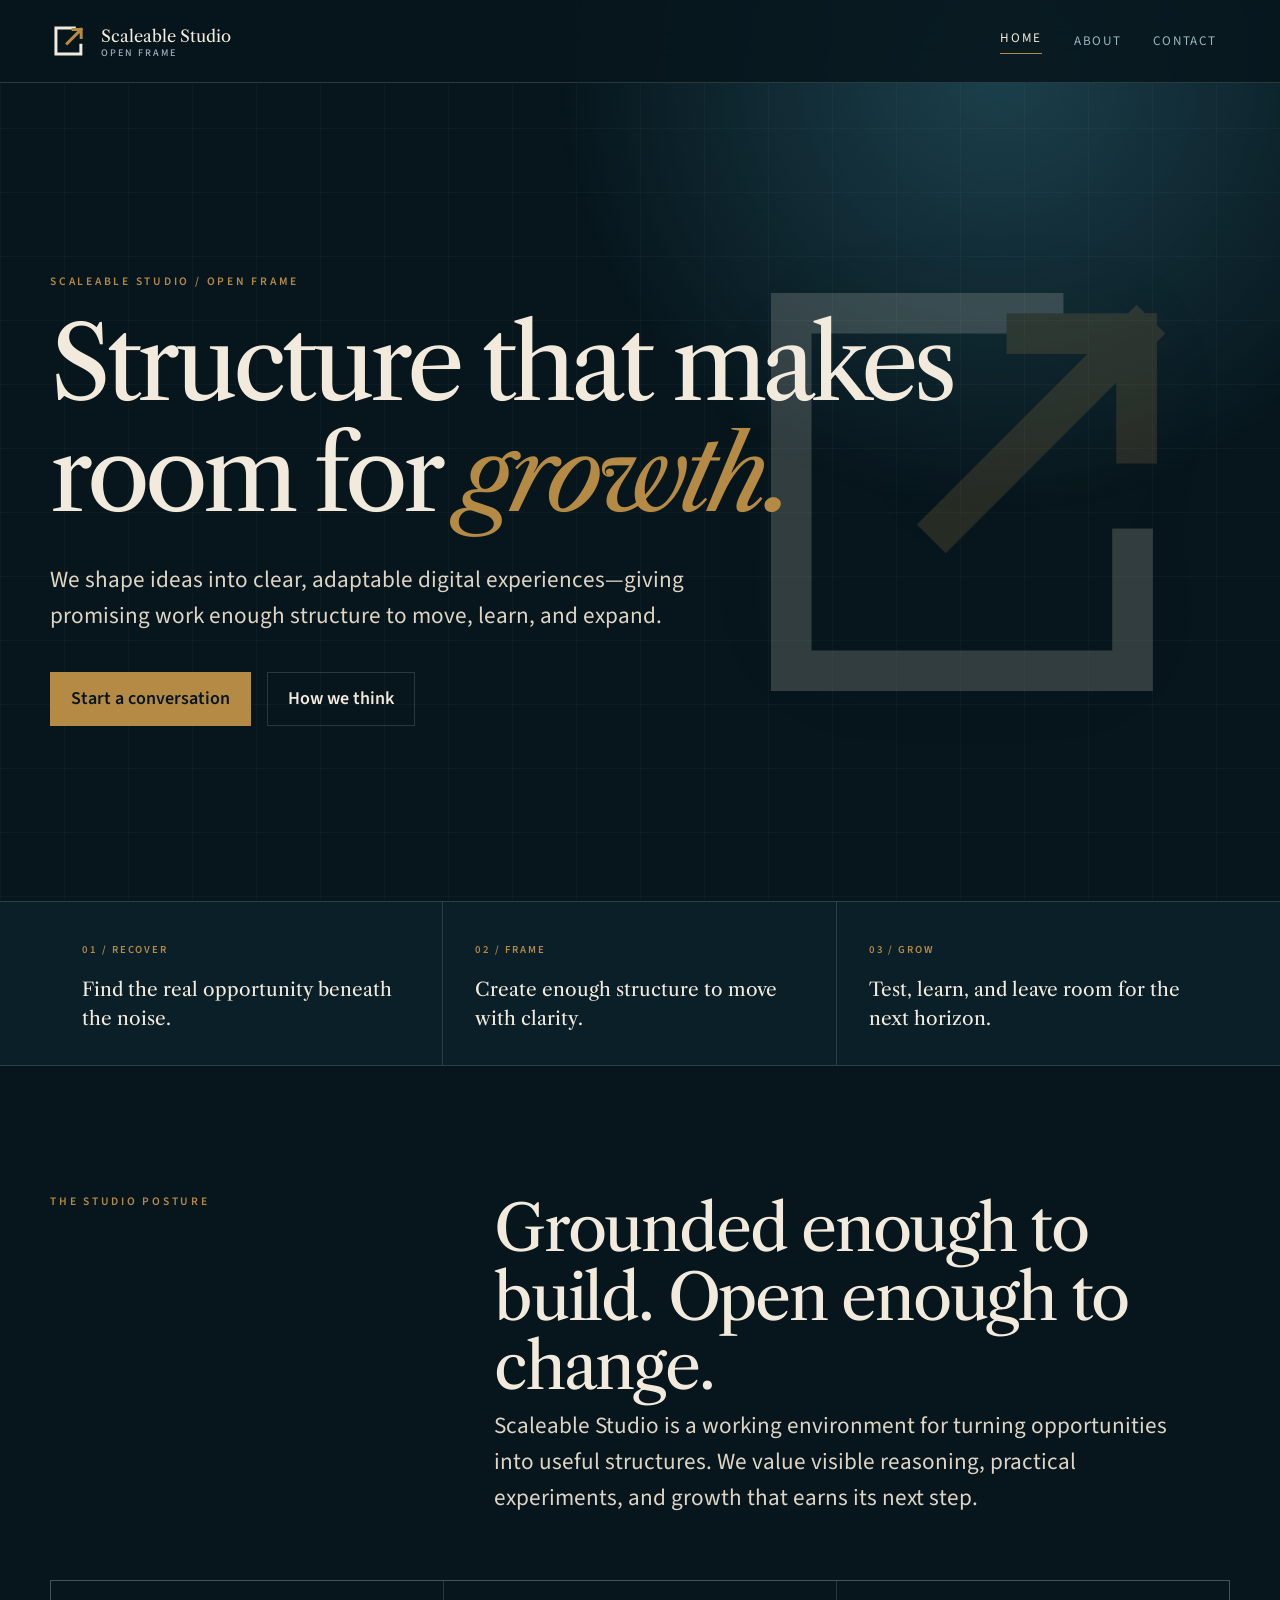
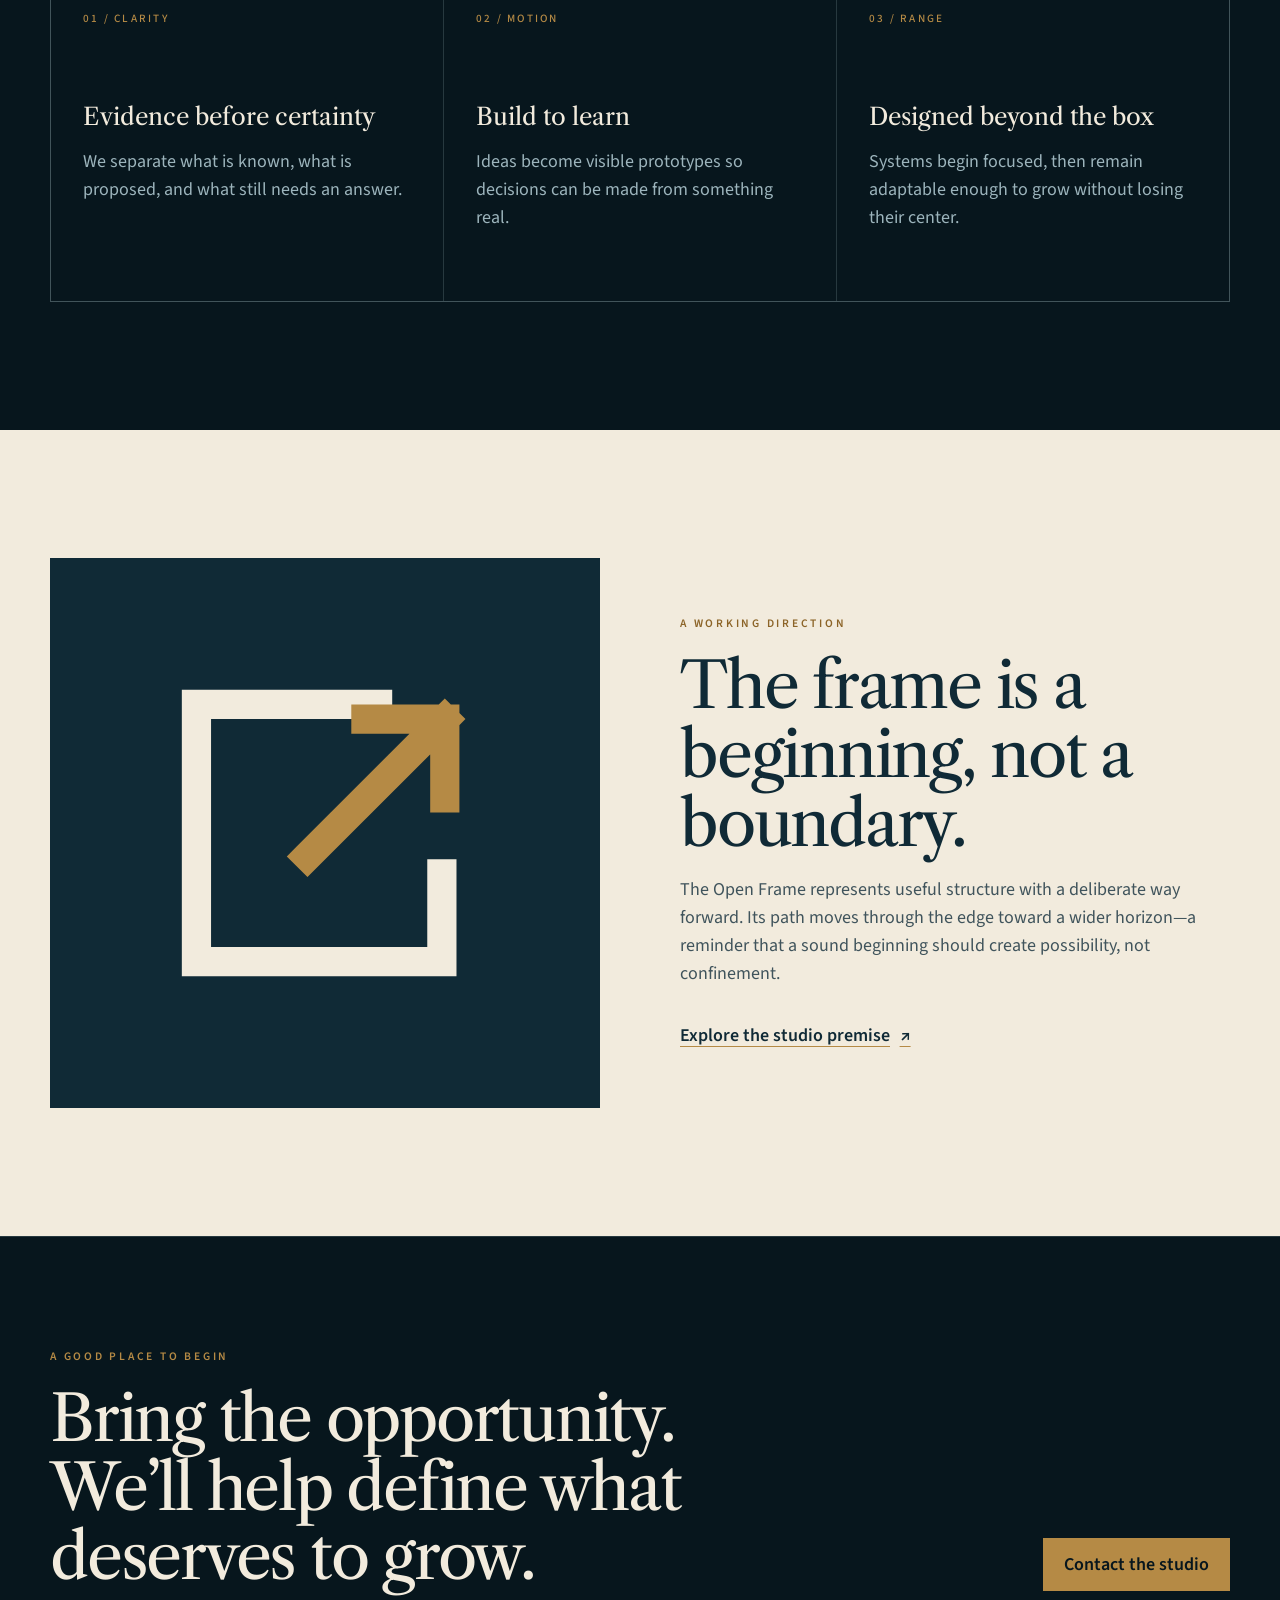
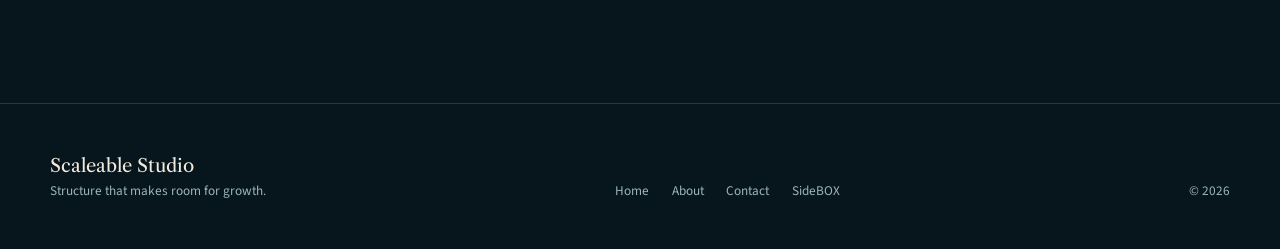
==== home/index.html @ 5bb42696 "Scaleable Studio home site, published to scalablestudio.online Moved from ScaleableStudio/website ho" ====
<!doctype html>
<html lang="en">
<head>
  <meta charset="utf-8">
  <meta name="viewport" content="width=device-width, initial-scale=1">
  <meta name="description" content="Scaleable Studio creates thoughtful structures for ideas, digital experiences, and ventures built to grow.">
  <title>Scaleable Studio — Structure that makes room for growth</title>
  <link rel="icon" href="assets/open-frame.svg" type="image/svg+xml">
  <link rel="stylesheet" href="assets/styles.css">
  <script src="assets/site.js" defer></script>
</head>
<body>
  <a class="skip-link" href="#main">Skip to content</a>
  <header class="site-header">
    <div class="nav-shell">
      <a class="brand" href="./"><img src="assets/open-frame.svg" alt=""><span>Scaleable Studio<small>Open Frame</small></span></a>
      <nav class="site-nav" aria-label="Primary"><a href="./" aria-current="page">Home</a><a href="about/">About</a><a href="contact/">Contact</a></nav>
    </div>
  </header>
  <main id="main">
    <section class="hero">
      <img class="hero-mark" src="assets/open-frame.svg" alt="">
      <div class="shell hero-copy" data-reveal>
        <p class="eyebrow">Scaleable Studio / Open Frame</p>
        <h1>Structure that makes room for <em>growth.</em></h1>
        <p class="lede">We shape ideas into clear, adaptable digital experiences—giving promising work enough structure to move, learn, and expand.</p>
        <div class="actions"><a class="button" href="contact/">Start a conversation</a><a class="button secondary" href="about/">How we think</a></div>
      </div>
    </section>

    <div class="signal-strip">
      <div class="shell signal-grid">
        <div class="signal"><span>01 / Recover</span><p>Find the real opportunity beneath the noise.</p></div>
        <div class="signal"><span>02 / Frame</span><p>Create enough structure to move with clarity.</p></div>
        <div class="signal"><span>03 / Grow</span><p>Test, learn, and leave room for the next horizon.</p></div>
      </div>
    </div>

    <section class="section">
      <div class="shell">
        <div class="section-intro" data-reveal><p class="eyebrow">The studio posture</p><div><h2>Grounded enough to build. Open enough to change.</h2><p class="lede">Scaleable Studio is a working environment for turning opportunities into useful structures. We value visible reasoning, practical experiments, and growth that earns its next step.</p></div></div>
        <div class="cards">
          <article class="card" data-reveal><span class="number">01 / CLARITY</span><h3>Evidence before certainty</h3><p>We separate what is known, what is proposed, and what still needs an answer.</p></article>
          <article class="card" data-reveal><span class="number">02 / MOTION</span><h3>Build to learn</h3><p>Ideas become visible prototypes so decisions can be made from something real.</p></article>
          <article class="card" data-reveal><span class="number">03 / RANGE</span><h3>Designed beyond the box</h3><p>Systems begin focused, then remain adaptable enough to grow without losing their center.</p></article>
        </div>
      </div>
    </section>

    <section class="section frame-section">
      <div class="shell frame-layout">
        <div class="frame-visual" data-reveal><img src="assets/open-frame.svg" alt="The proposed Open Frame symbol"></div>
        <div class="frame-copy" data-reveal><p class="eyebrow">A working direction</p><h2>The frame is a beginning, not a boundary.</h2><p>The Open Frame represents useful structure with a deliberate way forward. Its path moves through the edge toward a wider horizon—a reminder that a sound beginning should create possibility, not confinement.</p><a class="text-link" href="about/">Explore the studio premise <span aria-hidden="true">↗</span></a></div>
      </div>
    </section>

    <section class="cta"><div class="shell cta-grid" data-reveal><div><p class="eyebrow">A good place to begin</p><h2>Bring the opportunity. We’ll help define what deserves to grow.</h2></div><div class="actions"><a class="button" href="contact/">Contact the studio</a></div></div></section>
  </main>
  <footer class="site-footer"><div class="shell footer-grid"><div><div class="footer-brand">Scaleable Studio</div><div>Structure that makes room for growth.</div></div><div class="footer-links"><a href="./">Home</a><a href="about/">About</a><a href="contact/">Contact</a><a href="https://sidebox.scalablestudio.online">SideBOX</a></div><div>© <span data-year></span></div></div></footer>
</body>
</html>
---- home/assets/styles.css ----
@import url('https://fonts.googleapis.com/css2?family=Libre+Caslon+Text:ital@0;1&family=Source+Sans+3:wght@400;500;600&display=swap');

:root {
  --ink: #102a36;
  --deep: #07161d;
  --paper: #f2ebdd;
  --paper-soft: #ded5c5;
  --brass: #b58a45;
  --mist: #9cb4bc;
  --line: rgba(156, 180, 188, .22);
  --serif: "Libre Caslon Text", Georgia, serif;
  --sans: "Source Sans 3", "Segoe UI", sans-serif;
  --max: 1180px;
}

* { box-sizing: border-box; }
html { scroll-behavior: smooth; }
body {
  margin: 0;
  color: var(--paper);
  background: var(--deep);
  font-family: var(--sans);
  font-size: 18px;
  line-height: 1.55;
}
body::before {
  content: "";
  position: fixed;
  inset: 0;
  pointer-events: none;
  z-index: -1;
  background:
    linear-gradient(rgba(156,180,188,.04) 1px, transparent 1px),
    linear-gradient(90deg, rgba(156,180,188,.04) 1px, transparent 1px),
    radial-gradient(circle at 78% 8%, rgba(33,75,88,.8), transparent 34%);
  background-size: 64px 64px, 64px 64px, auto;
}
a { color: inherit; }
img { max-width: 100%; }
.skip-link { position: fixed; top: -5rem; left: 1rem; z-index: 20; padding: .7rem 1rem; color: var(--deep); background: var(--paper); }
.skip-link:focus { top: 1rem; }
.site-header {
  position: sticky;
  top: 0;
  z-index: 10;
  border-bottom: 1px solid var(--line);
  background: rgba(7,22,29,.88);
  backdrop-filter: blur(18px);
}
.nav-shell { width: min(calc(100% - 40px), var(--max)); min-height: 82px; margin: auto; display: flex; align-items: center; justify-content: space-between; gap: 2rem; }
.brand { display: inline-flex; align-items: center; gap: .8rem; text-decoration: none; font-family: var(--serif); font-size: 1.03rem; }
.brand img { width: 38px; height: 38px; }
.brand small { display: block; margin-top: -.1rem; color: var(--mist); font: 500 .63rem/1 var(--sans); letter-spacing: .2em; text-transform: uppercase; }
.site-nav { display: flex; align-items: center; gap: .3rem; }
.site-nav a { padding: .55rem .85rem; color: var(--mist); text-decoration: none; font-size: .82rem; letter-spacing: .13em; text-transform: uppercase; }
.site-nav a:hover, .site-nav a[aria-current="page"] { color: var(--paper); }
.site-nav a[aria-current="page"]::after { content: ""; display: block; height: 1px; margin-top: .25rem; background: var(--brass); }
main { overflow: hidden; }
.shell { width: min(calc(100% - 40px), var(--max)); margin-inline: auto; }
.eyebrow { margin: 0 0 1.2rem; color: var(--brass); font: 600 .72rem/1.4 var(--sans); letter-spacing: .24em; text-transform: uppercase; }
h1, h2, h3 { max-width: 100%; margin: 0; overflow-wrap: break-word; font-family: var(--serif); font-weight: 400; line-height: 1.08; }
h1 { max-width: 930px; font-size: clamp(3.2rem, 8vw, 7rem); letter-spacing: -.05em; }
h2 { max-width: 760px; font-size: clamp(2.1rem, 5vw, 4.4rem); letter-spacing: -.035em; }
h3 { font-size: 1.5rem; }
.lede { max-width: 680px; color: var(--paper-soft); font-size: clamp(1.15rem, 2vw, 1.45rem); }
.hero { position: relative; min-height: calc(100vh - 82px); display: grid; align-items: center; padding: 6rem 0 5rem; }
.hero-copy { position: relative; z-index: 2; }
.hero h1 em { color: var(--brass); font-weight: 400; }
.hero .lede { margin: 2rem 0 2.4rem; }
.hero-mark { position: absolute; right: max(3vw, calc((100vw - var(--max))/2)); top: 50%; width: min(42vw, 520px); opacity: .18; transform: translateY(-50%); filter: drop-shadow(0 0 80px rgba(181,138,69,.15)); }
.actions { display: flex; flex-wrap: wrap; gap: 1rem; }
.button { display: inline-flex; align-items: center; justify-content: center; min-height: 52px; padding: .75rem 1.25rem; border: 1px solid var(--brass); color: var(--deep); background: var(--brass); text-decoration: none; font-weight: 600; }
.button:hover { background: #c59b57; }
.button.secondary { color: var(--paper); background: transparent; border-color: var(--line); }
.button.secondary:hover { border-color: var(--mist); }
.signal-strip { border-block: 1px solid var(--line); background: rgba(16,42,54,.48); }
.signal-grid { display: grid; grid-template-columns: repeat(3, 1fr); }
.signal { min-height: 145px; padding: 2rem; border-right: 1px solid var(--line); }
.signal:last-child { border: 0; }
.signal span { color: var(--brass); font: 600 .67rem/1 var(--sans); letter-spacing: .18em; text-transform: uppercase; }
.signal p { margin: .8rem 0 0; font-family: var(--serif); font-size: 1.18rem; }
.section { padding: clamp(5rem, 10vw, 9rem) 0; }
.section-intro { display: grid; grid-template-columns: .7fr 1.3fr; gap: 3rem; align-items: start; }
.section-intro .lede { margin: .4rem 0 0; }
.cards { display: grid; grid-template-columns: repeat(3, 1fr); gap: 1px; margin-top: 4rem; background: var(--line); border: 1px solid var(--line); }
.card { min-height: 320px; padding: 2rem; background: var(--deep); }
.card .number { display: block; margin-bottom: 5rem; color: var(--brass); font: 500 .7rem/1 var(--sans); letter-spacing: .2em; }
.card p { color: var(--mist); }
.frame-section { background: var(--paper); color: var(--ink); }
.frame-layout { display: grid; grid-template-columns: 1fr 1fr; gap: 5rem; align-items: center; }
.frame-visual { position: relative; aspect-ratio: 1; display: grid; place-items: center; background: var(--ink); }
.frame-visual img { width: 68%; }
.frame-copy p { max-width: 560px; color: #40545c; }
.frame-copy .eyebrow { color: #8c6428; }
.text-link { display: inline-flex; gap: .6rem; align-items: center; margin-top: 1rem; color: var(--ink); font-weight: 600; text-decoration-color: var(--brass); text-underline-offset: .3rem; }
.cta { padding: 7rem 0; border-top: 1px solid var(--line); }
.cta-grid { display: grid; grid-template-columns: 1.25fr .75fr; gap: 4rem; align-items: end; }
.cta .actions { justify-content: flex-end; }
.page-hero { padding: clamp(6rem, 11vw, 10rem) 0 5rem; border-bottom: 1px solid var(--line); }
.page-hero .lede { margin: 2rem 0 0; }
.principles { display: grid; grid-template-columns: 1fr 1fr; gap: 1px; margin-top: 4rem; background: var(--line); }
.principle { min-height: 280px; padding: 2.2rem; background: var(--ink); }
.principle p { max-width: 480px; color: var(--paper-soft); }
.journey { counter-reset: step; margin-top: 4rem; border-top: 1px solid var(--line); }
.journey-item { counter-increment: step; display: grid; grid-template-columns: 90px 1fr 1.4fr; gap: 2rem; padding: 2.2rem 0; border-bottom: 1px solid var(--line); }
.journey-item::before { content: "0" counter(step); color: var(--brass); font: 500 .72rem/1.5 var(--sans); letter-spacing: .18em; }
.journey-item p { margin: 0; color: var(--mist); }
.contact-layout { display: grid; grid-template-columns: 1.15fr .85fr; gap: 6rem; }
.contact-card { padding: 2.5rem; color: var(--ink); background: var(--paper); }
.contact-card p { color: #40545c; }
.contact-card .button { width: 100%; margin-top: 1rem; }
.contact-meta { margin: 2rem 0 0; padding: 0; list-style: none; border-top: 1px solid rgba(16,42,54,.18); }
.contact-meta li { display: flex; justify-content: space-between; gap: 2rem; padding: .9rem 0; border-bottom: 1px solid rgba(16,42,54,.18); font-size: .9rem; }
.contact-meta span:first-child { color: #5d6e74; text-transform: uppercase; letter-spacing: .12em; }
.note { padding: 1.5rem; border-left: 2px solid var(--brass); color: var(--paper-soft); background: rgba(16,42,54,.35); }
.site-footer { padding: 3rem 0; border-top: 1px solid var(--line); color: var(--mist); font-size: .83rem; }
.footer-grid { display: flex; align-items: end; justify-content: space-between; gap: 2rem; }
.footer-brand { color: var(--paper); font-family: var(--serif); font-size: 1.15rem; }
.footer-links { display: flex; flex-wrap: wrap; gap: 1.4rem; }
.footer-links a { text-decoration: none; }
.footer-links a:hover { color: var(--paper); }
.js [data-reveal] { opacity: 0; transform: translateY(22px); transition: opacity .7s ease, transform .7s ease; }
.js [data-reveal].is-visible { opacity: 1; transform: none; }
@media (prefers-reduced-motion: reduce) { html { scroll-behavior: auto; } [data-reveal] { opacity: 1; transform: none; transition: none; } }
@media (max-width: 760px) {
  body { font-size: 17px; }
  .nav-shell { min-height: 72px; align-items: center; gap: .5rem; padding: .75rem 0; }
  .brand { gap: .45rem; font-size: .88rem; }
  .brand img { width: 31px; height: 31px; }
  .brand small { display: none; }
  .site-nav { gap: 0; }
  .site-nav a { padding: .45rem .32rem; font-size: .58rem; letter-spacing: .09em; }
  h1 { font-size: clamp(2.65rem, 13vw, 4rem); letter-spacing: -.055em; }
  .hero { min-height: auto; padding: 6rem 0; }
  .hero-mark { width: 82vw; right: -20vw; opacity: .11; }
  .signal-grid, .cards, .principles { grid-template-columns: 1fr; }
  .signal { border-right: 0; border-bottom: 1px solid var(--line); }
  .section-intro, .frame-layout, .cta-grid, .contact-layout { grid-template-columns: 1fr; gap: 2.5rem; }
  .frame-visual { max-width: 520px; }
  .cta .actions { justify-content: flex-start; }
  .journey-item { grid-template-columns: 45px 1fr; }
  .journey-item p { grid-column: 2; }
  .footer-grid { align-items: flex-start; flex-direction: column; }
}
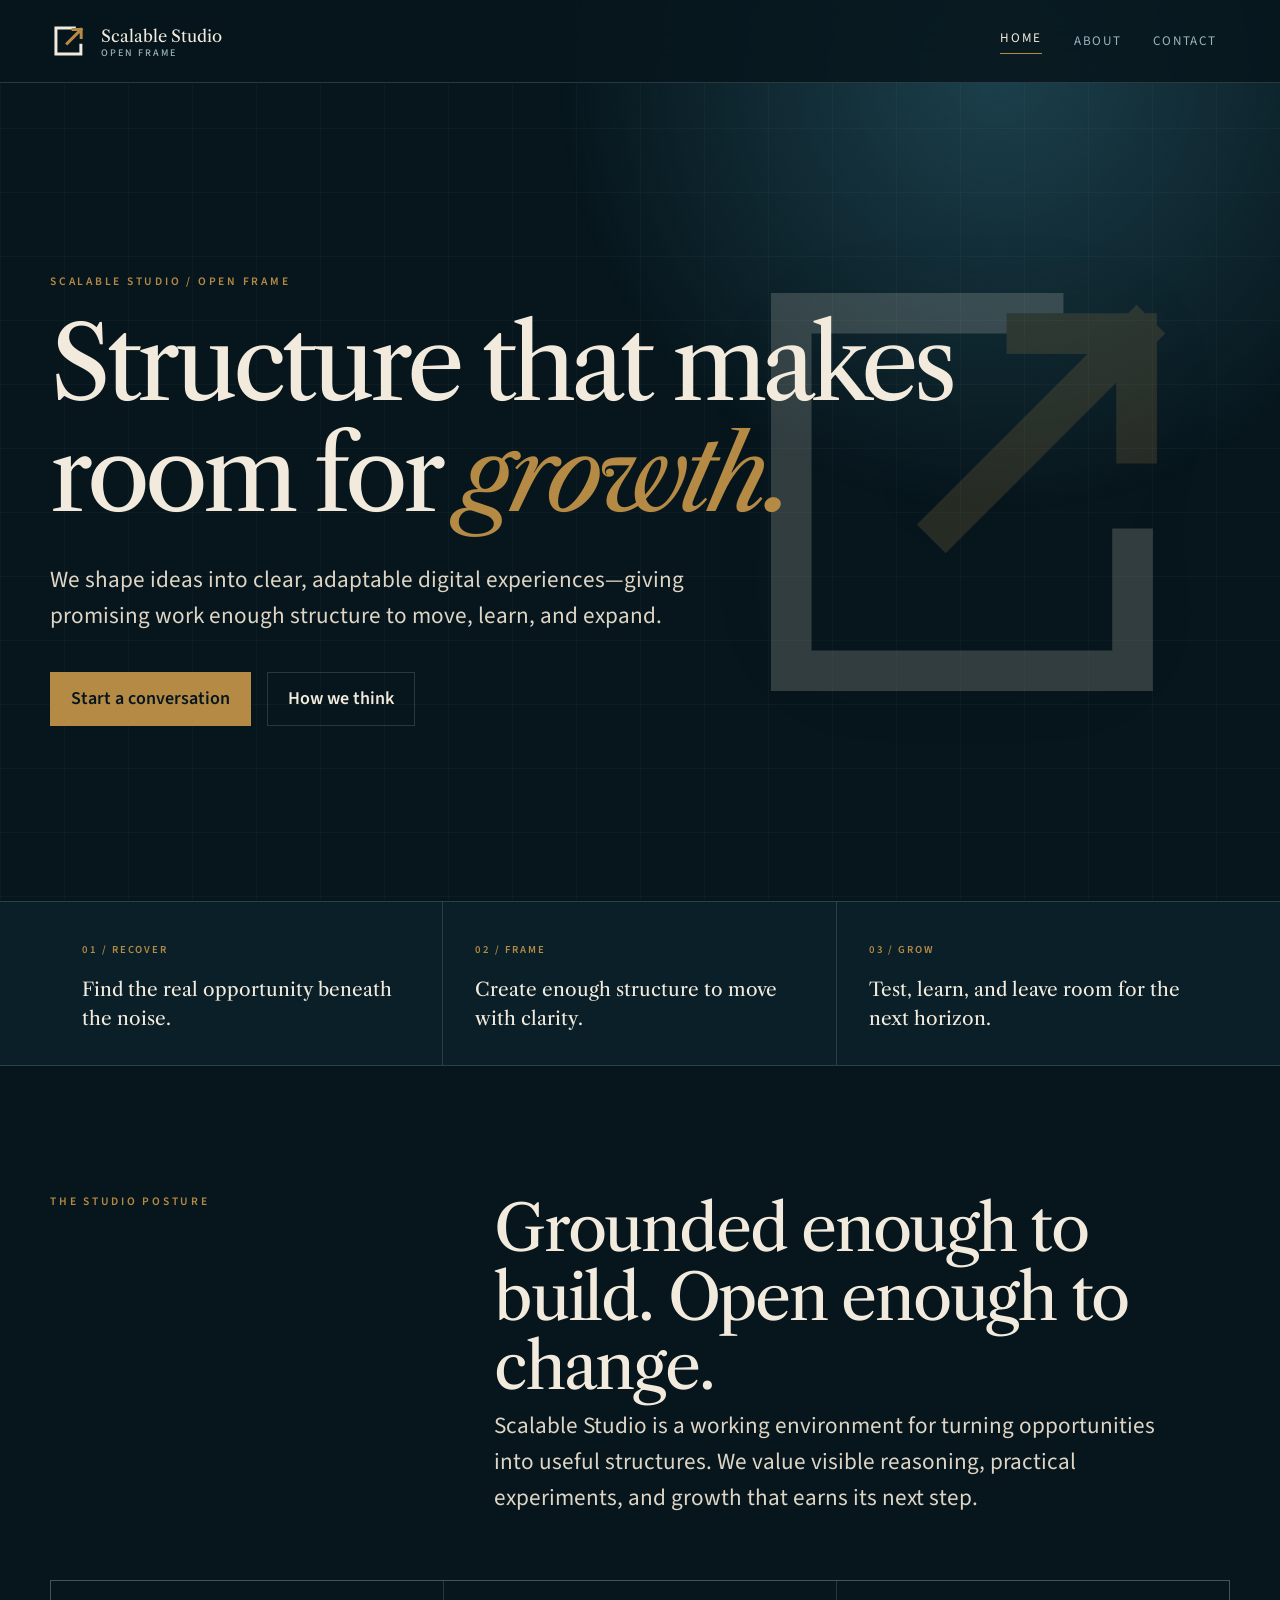
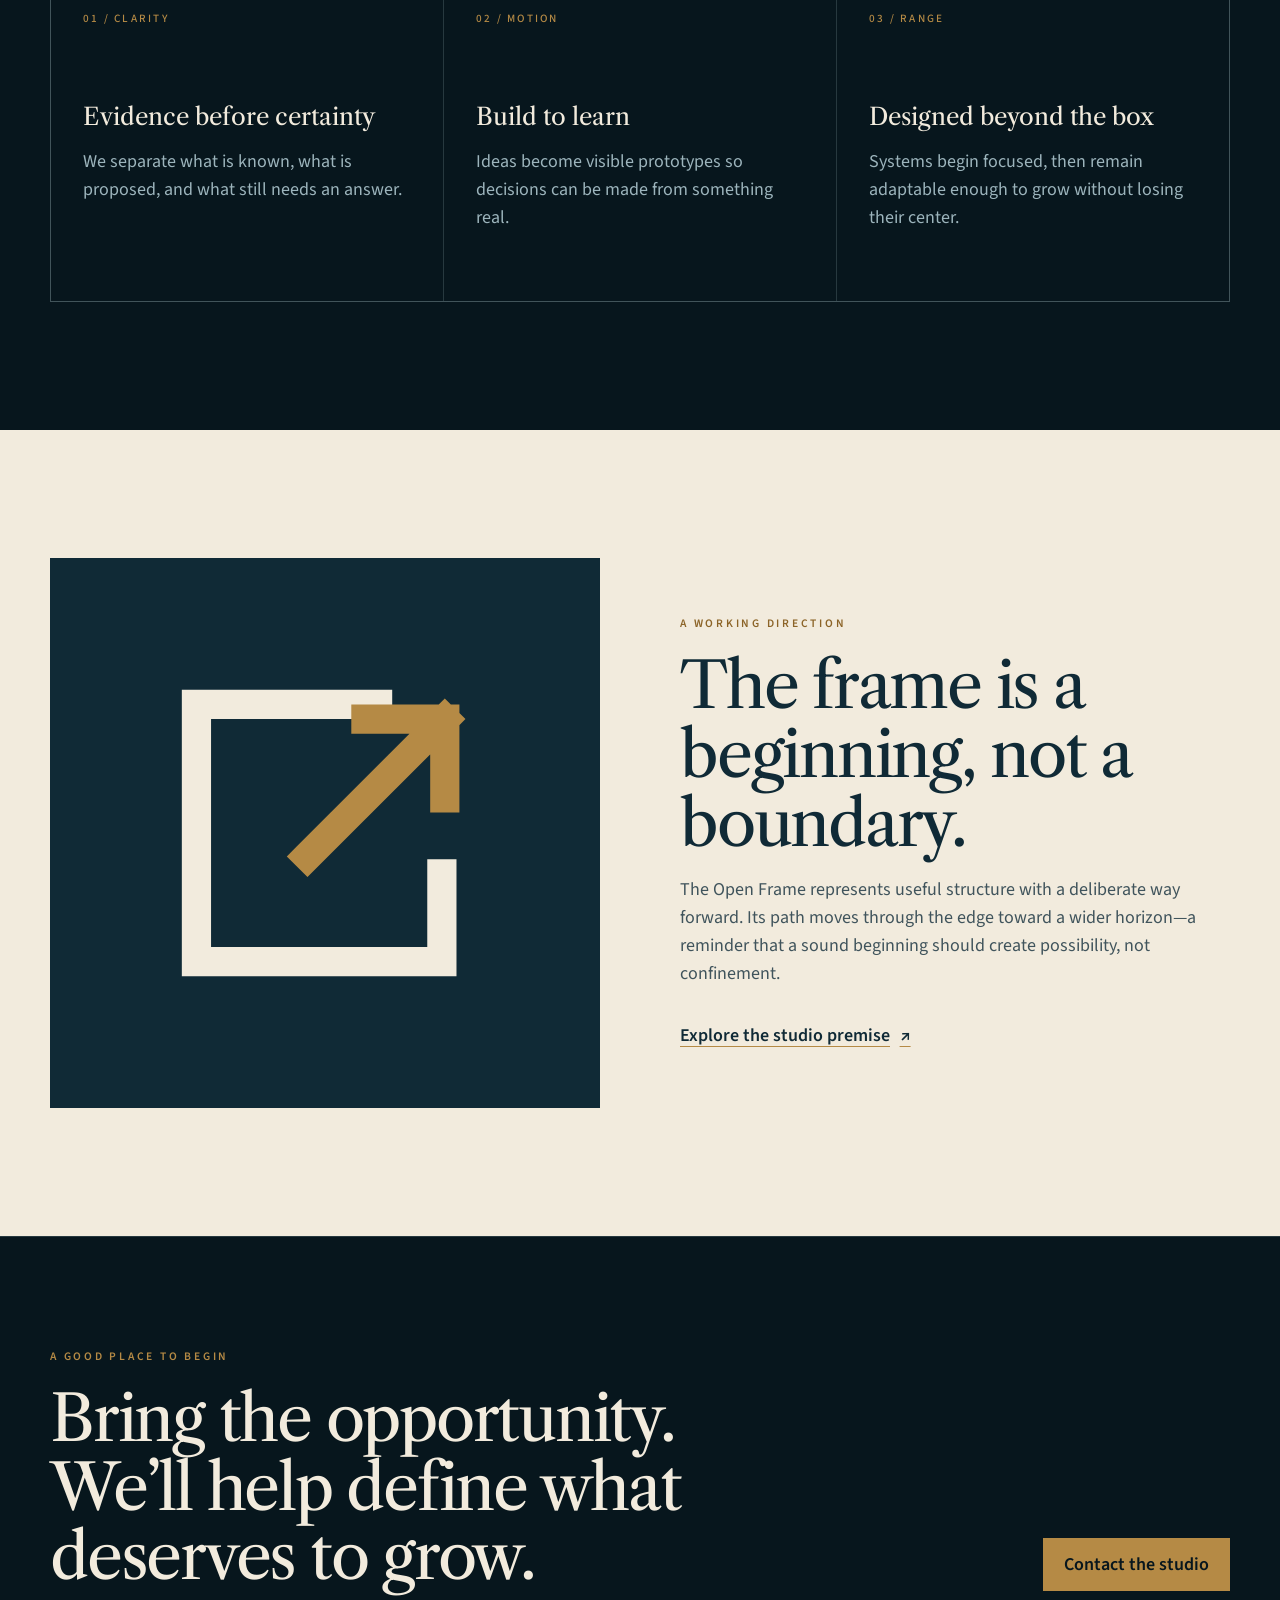
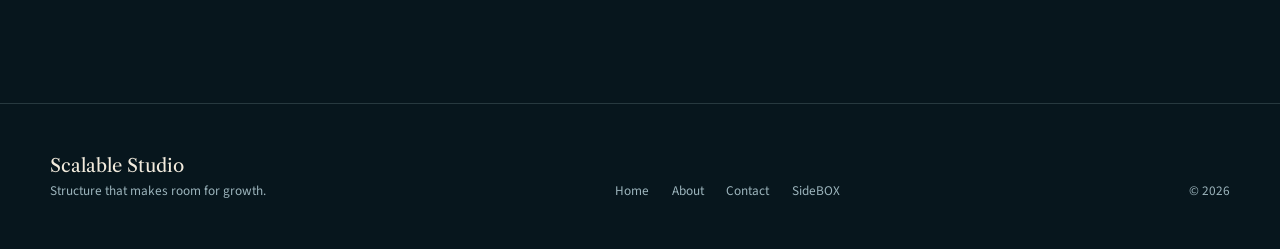
==== commit d398e964: "Spelling: Scalable Studio (was Scaleable) Co-Authored-By: Claude Opus 5.5 <noreply@anthropic.com>" ====
--- a/home/index.html
+++ b/home/index.html
@@ -3,8 +3,8 @@
 <head>
   <meta charset="utf-8">
   <meta name="viewport" content="width=device-width, initial-scale=1">
-  <meta name="description" content="Scaleable Studio creates thoughtful structures for ideas, digital experiences, and ventures built to grow.">
-  <title>Scaleable Studio — Structure that makes room for growth</title>
+  <meta name="description" content="Scalable Studio creates thoughtful structures for ideas, digital experiences, and ventures built to grow.">
+  <title>Scalable Studio — Structure that makes room for growth</title>
   <link rel="icon" href="assets/open-frame.svg" type="image/svg+xml">
   <link rel="stylesheet" href="assets/styles.css">
   <script src="assets/site.js" defer></script>
@@ -13,7 +13,7 @@
   <a class="skip-link" href="#main">Skip to content</a>
   <header class="site-header">
     <div class="nav-shell">
-      <a class="brand" href="./"><img src="assets/open-frame.svg" alt=""><span>Scaleable Studio<small>Open Frame</small></span></a>
+      <a class="brand" href="./"><img src="assets/open-frame.svg" alt=""><span>Scalable Studio<small>Open Frame</small></span></a>
       <nav class="site-nav" aria-label="Primary"><a href="./" aria-current="page">Home</a><a href="about/">About</a><a href="contact/">Contact</a></nav>
     </div>
   </header>
@@ -21,7 +21,7 @@
     <section class="hero">
       <img class="hero-mark" src="assets/open-frame.svg" alt="">
       <div class="shell hero-copy" data-reveal>
-        <p class="eyebrow">Scaleable Studio / Open Frame</p>
+        <p class="eyebrow">Scalable Studio / Open Frame</p>
         <h1>Structure that makes room for <em>growth.</em></h1>
         <p class="lede">We shape ideas into clear, adaptable digital experiences—giving promising work enough structure to move, learn, and expand.</p>
         <div class="actions"><a class="button" href="contact/">Start a conversation</a><a class="button secondary" href="about/">How we think</a></div>
@@ -38,7 +38,7 @@
 
     <section class="section">
       <div class="shell">
-        <div class="section-intro" data-reveal><p class="eyebrow">The studio posture</p><div><h2>Grounded enough to build. Open enough to change.</h2><p class="lede">Scaleable Studio is a working environment for turning opportunities into useful structures. We value visible reasoning, practical experiments, and growth that earns its next step.</p></div></div>
+        <div class="section-intro" data-reveal><p class="eyebrow">The studio posture</p><div><h2>Grounded enough to build. Open enough to change.</h2><p class="lede">Scalable Studio is a working environment for turning opportunities into useful structures. We value visible reasoning, practical experiments, and growth that earns its next step.</p></div></div>
         <div class="cards">
           <article class="card" data-reveal><span class="number">01 / CLARITY</span><h3>Evidence before certainty</h3><p>We separate what is known, what is proposed, and what still needs an answer.</p></article>
           <article class="card" data-reveal><span class="number">02 / MOTION</span><h3>Build to learn</h3><p>Ideas become visible prototypes so decisions can be made from something real.</p></article>
@@ -56,6 +56,6 @@
 
     <section class="cta"><div class="shell cta-grid" data-reveal><div><p class="eyebrow">A good place to begin</p><h2>Bring the opportunity. We’ll help define what deserves to grow.</h2></div><div class="actions"><a class="button" href="contact/">Contact the studio</a></div></div></section>
   </main>
-  <footer class="site-footer"><div class="shell footer-grid"><div><div class="footer-brand">Scaleable Studio</div><div>Structure that makes room for growth.</div></div><div class="footer-links"><a href="./">Home</a><a href="about/">About</a><a href="contact/">Contact</a><a href="https://sidebox.scalablestudio.online">SideBOX</a></div><div>© <span data-year></span></div></div></footer>
+  <footer class="site-footer"><div class="shell footer-grid"><div><div class="footer-brand">Scalable Studio</div><div>Structure that makes room for growth.</div></div><div class="footer-links"><a href="./">Home</a><a href="about/">About</a><a href="contact/">Contact</a><a href="https://sidebox.scalablestudio.online">SideBOX</a></div><div>© <span data-year></span></div></div></footer>
 </body>
 </html>
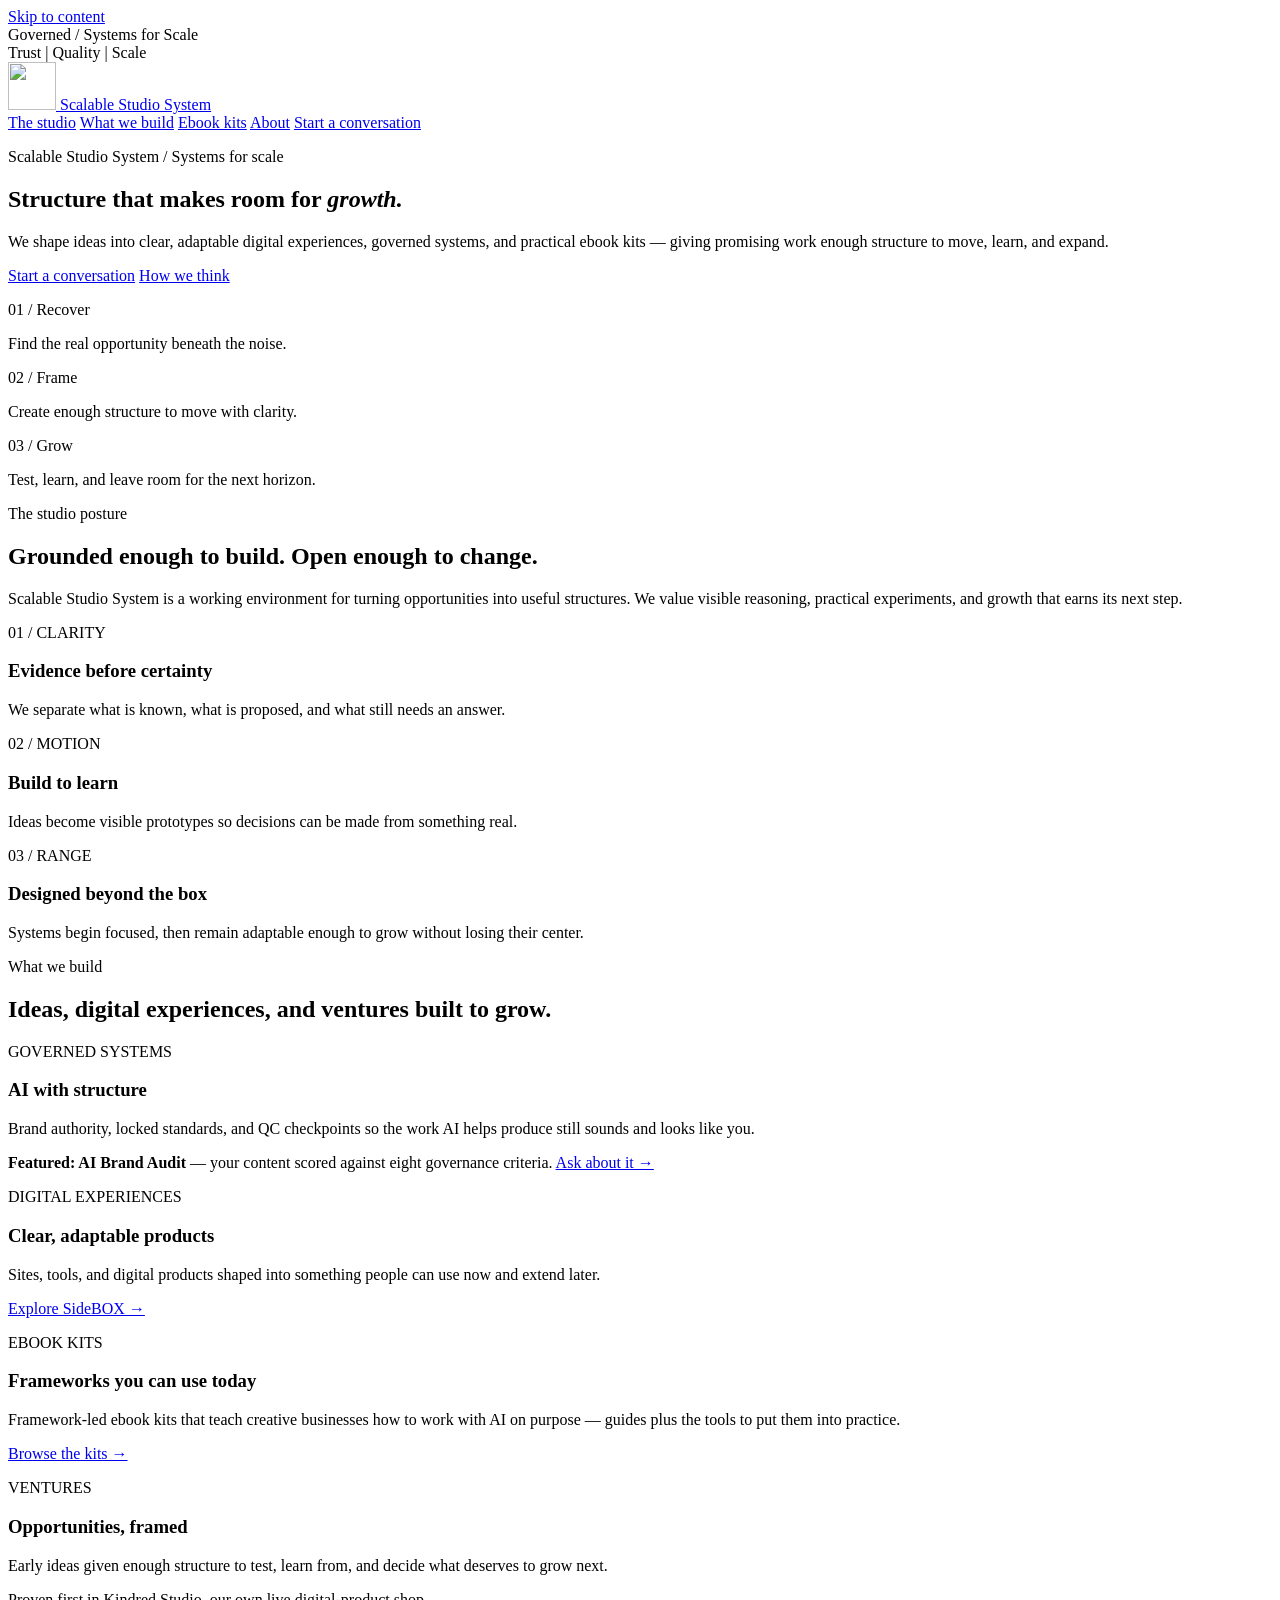
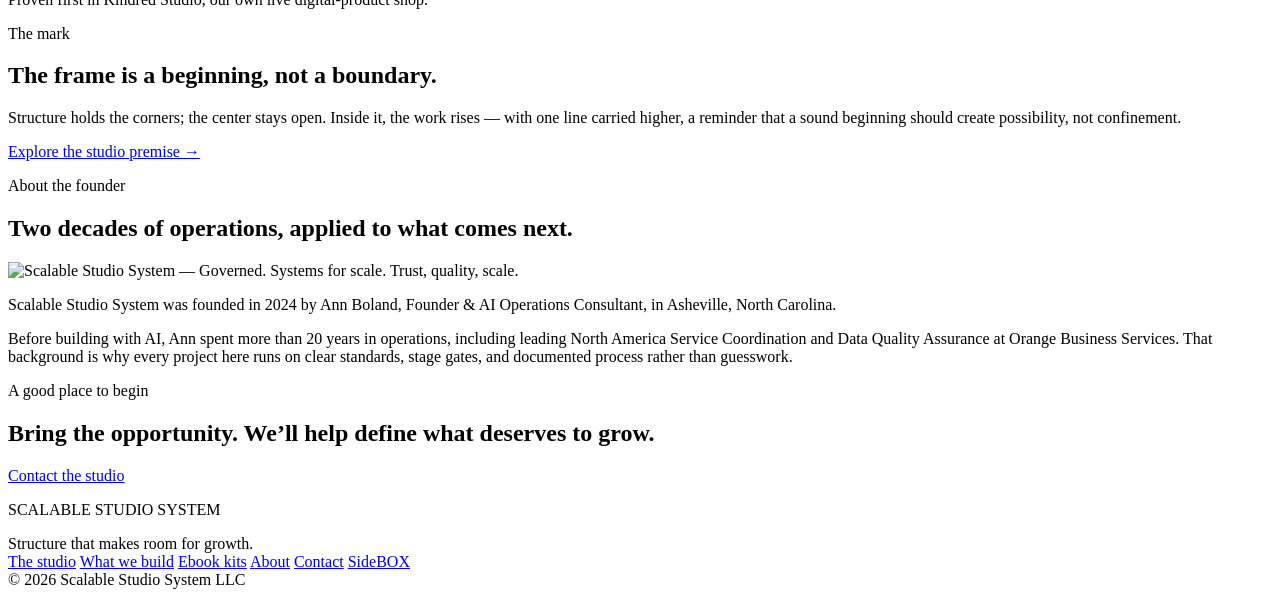
==== commit 9944f091: "Site-wide V2 design from Ann (SS_Website_Homepage_V2) - Homepage: Ann's V2 index.html (root asset pa" ====
--- a/home/index.html
+++ b/home/index.html
@@ -1,61 +1,190 @@
-<!doctype html>
+<!DOCTYPE html>
 <html lang="en">
 <head>
-  <meta charset="utf-8">
+  <meta charset="UTF-8">
   <meta name="viewport" content="width=device-width, initial-scale=1">
-  <meta name="description" content="Scalable Studio creates thoughtful structures for ideas, digital experiences, and ventures built to grow.">
-  <title>Scalable Studio — Structure that makes room for growth</title>
-  <link rel="icon" href="assets/open-frame.svg" type="image/svg+xml">
-  <link rel="stylesheet" href="assets/styles.css">
-  <script src="assets/site.js" defer></script>
+  <title>Scalable Studio System — Structure that makes room for growth</title>
+  <meta name="description" content="Scalable Studio System shapes ideas into clear, adaptable digital experiences, governed systems, and practical ebook kits built to grow.">
+  <meta property="og:type" content="website">
+  <meta property="og:site_name" content="Scalable Studio System">
+  <meta property="og:title" content="Scalable Studio System — Structure that makes room for growth">
+  <meta property="og:description" content="Clear, adaptable digital experiences, governed systems, and practical ebook kits built to grow.">
+  <meta property="og:url" content="https://scalablestudio.online/">
+  <meta property="og:image" content="https://scalablestudio.online/assets/ss-logo-lockup.png">
+  <meta name="twitter:card" content="summary_large_image">
+  <link rel="canonical" href="https://scalablestudio.online/">
+  <link rel="icon" href="/assets/ss-logo-mark.png" type="image/png">
+  <link rel="preconnect" href="https://fonts.googleapis.com">
+  <link rel="preconnect" href="https://fonts.gstatic.com" crossorigin>
+  <link href="https://fonts.googleapis.com/css2?family=Carlito:ital,wght@0,400;0,700;1,400&family=Montserrat:wght@500;600;700&display=swap" rel="stylesheet">
+  <link rel="stylesheet" href="/assets/styles.css">
 </head>
 <body>
   <a class="skip-link" href="#main">Skip to content</a>
+
+  <!-- Locked header band -->
+  <div class="topband">
+    <div><span class="gold strong">Governed</span><span aria-hidden="true"> / </span><span>Systems for Scale</span></div>
+    <div>Trust <span class="gold">|</span> Quality <span class="gold">|</span> Scale</div>
+  </div>
+
   <header class="site-header">
-    <div class="nav-shell">
-      <a class="brand" href="./"><img src="assets/open-frame.svg" alt=""><span>Scalable Studio<small>Open Frame</small></span></a>
-      <nav class="site-nav" aria-label="Primary"><a href="./" aria-current="page">Home</a><a href="about/">About</a><a href="contact/">Contact</a></nav>
+    <div class="shell nav-shell">
+      <a class="brand" href="/">
+        <img src="/assets/ss-logo-mark.png" alt="" width="48" height="48">
+        <span>Scalable Studio System</span>
+      </a>
+      <nav class="site-nav" aria-label="Primary">
+        <a href="#studio">The studio</a>
+        <a href="#work">What we build</a>
+        <a href="#ebooks">Ebook kits</a>
+        <a href="#about">About</a>
+        <a class="button" href="#contact">Start a conversation</a>
+      </nav>
     </div>
   </header>
+
   <main id="main">
+    <!-- Hero -->
     <section class="hero">
-      <img class="hero-mark" src="assets/open-frame.svg" alt="">
-      <div class="shell hero-copy" data-reveal>
-        <p class="eyebrow">Scalable Studio / Open Frame</p>
-        <h1>Structure that makes room for <em>growth.</em></h1>
-        <p class="lede">We shape ideas into clear, adaptable digital experiences—giving promising work enough structure to move, learn, and expand.</p>
-        <div class="actions"><a class="button" href="contact/">Start a conversation</a><a class="button secondary" href="about/">How we think</a></div>
-      </div>
-    </section>
-
-    <div class="signal-strip">
-      <div class="shell signal-grid">
-        <div class="signal"><span>01 / Recover</span><p>Find the real opportunity beneath the noise.</p></div>
-        <div class="signal"><span>02 / Frame</span><p>Create enough structure to move with clarity.</p></div>
-        <div class="signal"><span>03 / Grow</span><p>Test, learn, and leave room for the next horizon.</p></div>
-      </div>
-    </div>
-
-    <section class="section">
-      <div class="shell">
-        <div class="section-intro" data-reveal><p class="eyebrow">The studio posture</p><div><h2>Grounded enough to build. Open enough to change.</h2><p class="lede">Scalable Studio is a working environment for turning opportunities into useful structures. We value visible reasoning, practical experiments, and growth that earns its next step.</p></div></div>
-        <div class="cards">
-          <article class="card" data-reveal><span class="number">01 / CLARITY</span><h3>Evidence before certainty</h3><p>We separate what is known, what is proposed, and what still needs an answer.</p></article>
-          <article class="card" data-reveal><span class="number">02 / MOTION</span><h3>Build to learn</h3><p>Ideas become visible prototypes so decisions can be made from something real.</p></article>
-          <article class="card" data-reveal><span class="number">03 / RANGE</span><h3>Designed beyond the box</h3><p>Systems begin focused, then remain adaptable enough to grow without losing their center.</p></article>
+      <div class="shell hero-grid">
+        <div class="hero-copy">
+          <p class="eyebrow">Scalable Studio System / Systems for scale</p>
+          <h1>Structure that makes room for <em>growth.</em></h1>
+          <div class="rule"></div>
+          <p class="lede">We shape ideas into clear, adaptable digital experiences, governed systems, and practical ebook kits — giving promising work enough structure to move, learn, and expand.</p>
+          <div class="actions">
+            <a class="button" href="#contact">Start a conversation</a>
+            <a class="button secondary" href="#studio">How we think</a>
+          </div>
         </div>
       </div>
     </section>
 
-    <section class="section frame-section">
-      <div class="shell frame-layout">
-        <div class="frame-visual" data-reveal><img src="assets/open-frame.svg" alt="The proposed Open Frame symbol"></div>
-        <div class="frame-copy" data-reveal><p class="eyebrow">A working direction</p><h2>The frame is a beginning, not a boundary.</h2><p>The Open Frame represents useful structure with a deliberate way forward. Its path moves through the edge toward a wider horizon—a reminder that a sound beginning should create possibility, not confinement.</p><a class="text-link" href="about/">Explore the studio premise <span aria-hidden="true">↗</span></a></div>
+    <!-- Signal strip -->
+    <div class="signal-strip">
+      <div class="shell signal-grid">
+        <div><p class="eyebrow on-dark">01 / Recover</p><p>Find the real opportunity beneath the noise.</p></div>
+        <div><p class="eyebrow on-dark">02 / Frame</p><p>Create enough structure to move with clarity.</p></div>
+        <div><p class="eyebrow on-dark">03 / Grow</p><p>Test, learn, and leave room for the next horizon.</p></div>
+      </div>
+    </div>
+
+    <!-- Studio posture -->
+    <section id="studio" class="section">
+      <div class="shell">
+        <div class="section-intro">
+          <div>
+            <p class="eyebrow">The studio posture</p>
+            <h2>Grounded enough to build. Open enough to change.</h2>
+          </div>
+          <p class="muted">Scalable Studio System is a working environment for turning opportunities into useful structures. We value visible reasoning, practical experiments, and growth that earns its next step.</p>
+        </div>
+        <div class="posture-grid">
+          <article class="posture-card"><p class="label">01 / CLARITY</p><h3>Evidence before certainty</h3><p>We separate what is known, what is proposed, and what still needs an answer.</p></article>
+          <article class="posture-card"><p class="label">02 / MOTION</p><h3>Build to learn</h3><p>Ideas become visible prototypes so decisions can be made from something real.</p></article>
+          <article class="posture-card"><p class="label">03 / RANGE</p><h3>Designed beyond the box</h3><p>Systems begin focused, then remain adaptable enough to grow without losing their center.</p></article>
+        </div>
       </div>
     </section>
 
-    <section class="cta"><div class="shell cta-grid" data-reveal><div><p class="eyebrow">A good place to begin</p><h2>Bring the opportunity. We’ll help define what deserves to grow.</h2></div><div class="actions"><a class="button" href="contact/">Contact the studio</a></div></div></section>
+    <!-- What we build -->
+    <section id="work" class="section section-sand">
+      <div class="shell">
+        <p class="eyebrow">What we build</p>
+        <h2 class="narrow">Ideas, digital experiences, and ventures built to grow.</h2>
+        <div class="work-grid">
+          <article class="work-card">
+            <p class="label">GOVERNED SYSTEMS</p>
+            <h3>AI with structure</h3>
+            <p class="muted">Brand authority, locked standards, and QC checkpoints so the work AI helps produce still sounds and looks like you.</p>
+            <p class="card-foot"><strong>Featured: AI Brand Audit</strong> — your content scored against eight governance criteria. <a href="#contact">Ask about it →</a></p>
+          </article>
+          <article class="work-card accent">
+            <p class="label">DIGITAL EXPERIENCES</p>
+            <h3>Clear, adaptable products</h3>
+            <p class="muted">Sites, tools, and digital products shaped into something people can use now and extend later.</p>
+            <p class="card-foot"><a href="https://sidebox.scalablestudio.online/">Explore SideBOX →</a></p>
+          </article>
+          <article id="ebooks" class="work-card accent">
+            <p class="label">EBOOK KITS</p>
+            <h3>Frameworks you can use today</h3>
+            <p class="muted">Framework-led ebook kits that teach creative businesses how to work with AI on purpose — guides plus the tools to put them into practice.</p>
+            <!-- TODO: replace href with the ebook kit store URL (e.g. Payhip) -->
+            <p class="card-foot"><a href="#ebooks">Browse the kits →</a></p>
+          </article>
+          <article class="work-card">
+            <p class="label">VENTURES</p>
+            <h3>Opportunities, framed</h3>
+            <p class="muted">Early ideas given enough structure to test, learn from, and decide what deserves to grow next.</p>
+            <p class="card-foot">Proven first in Kindred Studio, our own live digital-product shop.</p>
+          </article>
+        </div>
+      </div>
+    </section>
+
+    <!-- The mark -->
+    <section class="section">
+      <div class="shell frame-layout">
+        <div class="frame-copy">
+          <p class="eyebrow">The mark</p>
+          <h2>The frame is a beginning, not a boundary.</h2>
+          <p class="muted">Structure holds the corners; the center stays open. Inside it, the work rises — with one line carried higher, a reminder that a sound beginning should create possibility, not confinement.</p>
+          <a class="text-link" href="#about">Explore the studio premise →</a>
+        </div>
+      </div>
+    </section>
+
+    <!-- About -->
+    <section id="about" class="section section-ivory">
+      <div class="shell about-layout">
+        <div class="about-head">
+          <p class="eyebrow">About the founder</p>
+          <h2>Two decades of operations, applied to what comes next.</h2>
+        </div>
+        <div class="about-body muted">
+          <img class="lockup" src="/assets/ss-logo-lockup.png" alt="Scalable Studio System — Governed. Systems for scale. Trust, quality, scale." width="440" height="248">
+          <p>Scalable Studio System was founded in 2024 by Ann Boland, Founder &amp; AI Operations Consultant, in Asheville, North Carolina.</p>
+          <p>Before building with AI, Ann spent more than 20 years in operations, including leading North America Service Coordination and Data Quality Assurance at Orange Business Services. That background is why every project here runs on clear standards, stage gates, and documented process rather than guesswork.</p>
+        </div>
+      </div>
+    </section>
+
+    <!-- CTA -->
+    <section id="contact" class="cta">
+      <div class="shell cta-grid">
+        <div>
+          <p class="eyebrow on-dark">A good place to begin</p>
+          <h2>Bring the opportunity. We’ll help define what deserves to grow.</h2>
+        </div>
+        <!-- TODO: point to the live contact page or form (old site used /contact/) -->
+        <a class="button gold-button" href="/contact/">Contact the studio</a>
+      </div>
+    </section>
   </main>
-  <footer class="site-footer"><div class="shell footer-grid"><div><div class="footer-brand">Scalable Studio</div><div>Structure that makes room for growth.</div></div><div class="footer-links"><a href="./">Home</a><a href="about/">About</a><a href="contact/">Contact</a><a href="https://sidebox.scalablestudio.online">SideBOX</a></div><div>© <span data-year></span></div></div></footer>
+
+  <!-- Locked footer -->
+  <footer class="site-footer">
+    <div class="shell">
+      <p class="footer-wordmark">SCALABLE STUDIO SYSTEM</p>
+      <div class="footer-rule"></div>
+      <div class="footer-row">
+        <span>Structure that makes room for growth.</span>
+        <nav class="footer-links" aria-label="Footer">
+          <a href="#studio">The studio</a>
+          <a href="#work">What we build</a>
+          <a href="#ebooks">Ebook kits</a>
+          <a href="#about">About</a>
+          <a href="/contact/">Contact</a>
+          <a href="https://sidebox.scalablestudio.online/">SideBOX</a>
+        </nav>
+        <span>© <span data-year>2026</span> Scalable Studio System LLC</span>
+      </div>
+    </div>
+  </footer>
+
+  <script>
+    document.querySelectorAll('[data-year]').forEach(function (el) { el.textContent = new Date().getFullYear(); });
+  </script>
 </body>
 </html>
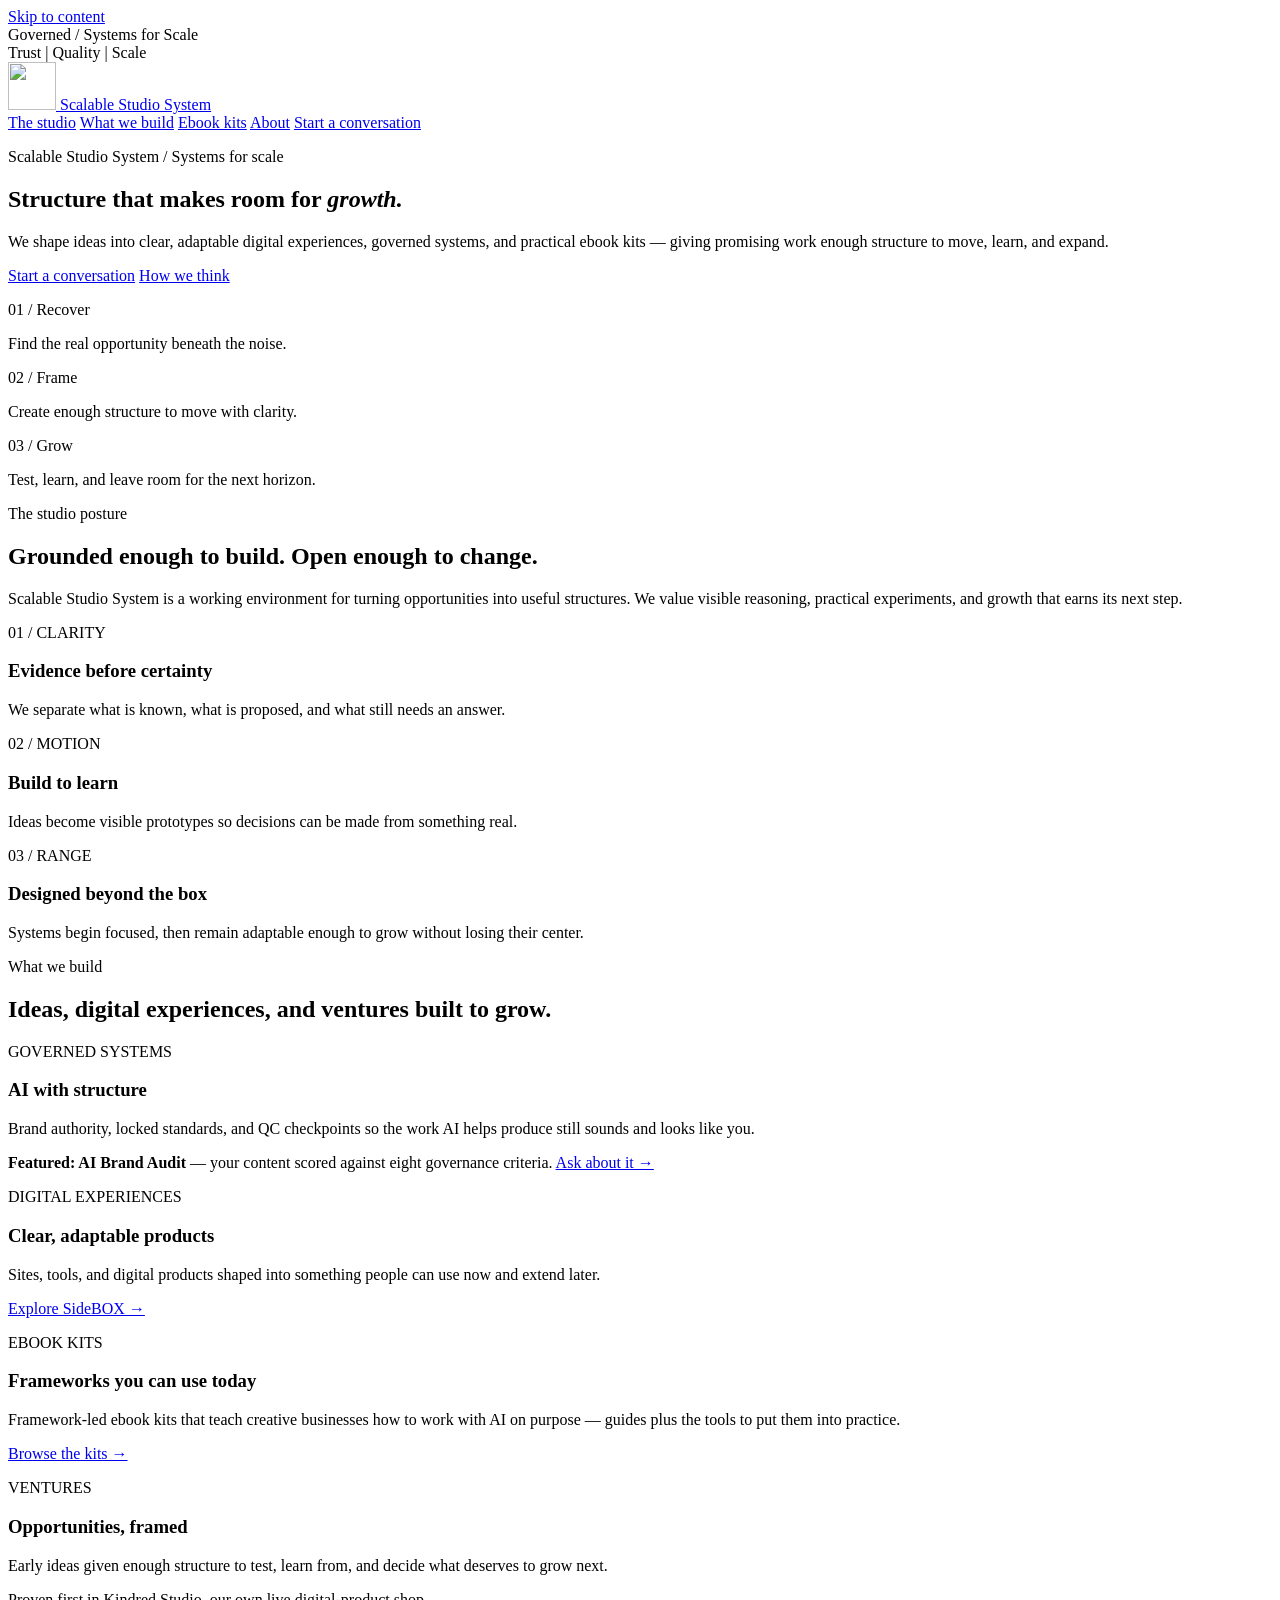
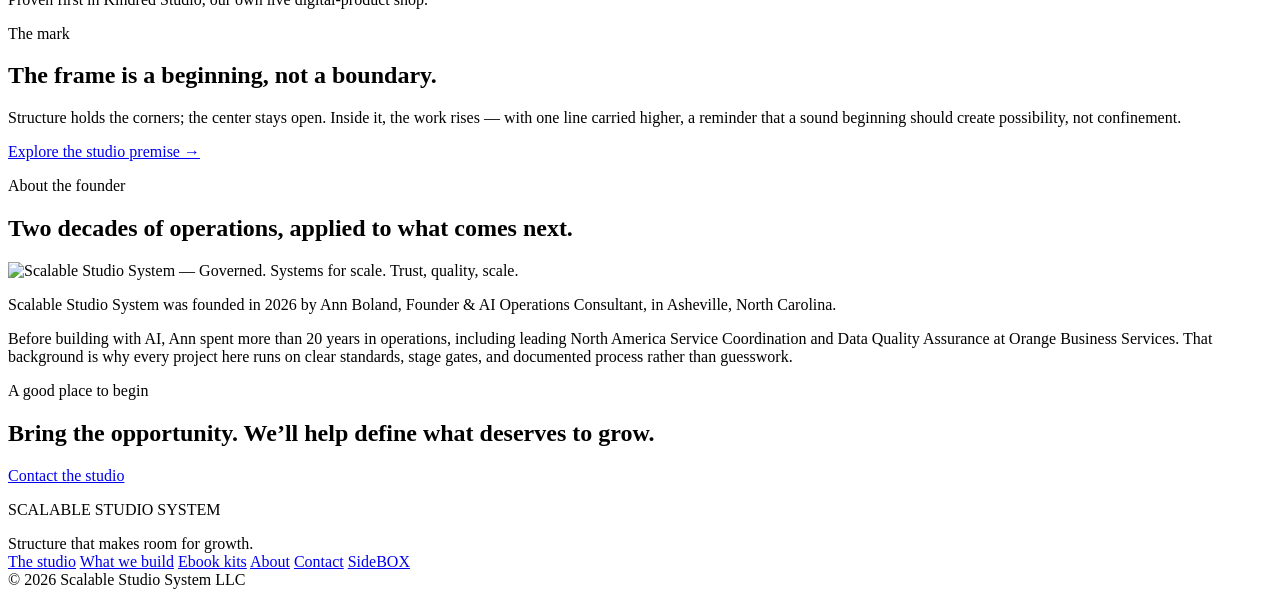
==== commit f6da8639: "Update index.html" ====
--- a/home/index.html
+++ b/home/index.html
@@ -13,7 +13,10 @@
   <meta property="og:image" content="https://scalablestudio.online/assets/ss-logo-lockup.png">
   <meta name="twitter:card" content="summary_large_image">
   <link rel="canonical" href="https://scalablestudio.online/">
-  <link rel="icon" href="/assets/ss-logo-mark.png" type="image/png">
+  <link rel="icon" href="/favicon.ico" sizes="48x48">
+  <link rel="icon" href="/assets/favicon-32.png" type="image/png" sizes="32x32">
+  <link rel="icon" href="/assets/favicon-192.png" type="image/png" sizes="192x192">
+  <link rel="apple-touch-icon" href="/assets/apple-touch-icon.png">
   <link rel="preconnect" href="https://fonts.googleapis.com">
   <link rel="preconnect" href="https://fonts.gstatic.com" crossorigin>
   <link href="https://fonts.googleapis.com/css2?family=Carlito:ital,wght@0,400;0,700;1,400&family=Montserrat:wght@500;600;700&display=swap" rel="stylesheet">
@@ -31,7 +34,7 @@
   <header class="site-header">
     <div class="shell nav-shell">
       <a class="brand" href="/">
-        <img src="/assets/ss-logo-mark.png" alt="" width="48" height="48">
+        <img src="/assets/ss-logo.png" alt="" width="48" height="48">
         <span>Scalable Studio System</span>
       </a>
       <nav class="site-nav" aria-label="Primary">
@@ -144,7 +147,7 @@
         </div>
         <div class="about-body muted">
           <img class="lockup" src="/assets/ss-logo-lockup.png" alt="Scalable Studio System — Governed. Systems for scale. Trust, quality, scale." width="440" height="248">
-          <p>Scalable Studio System was founded in 2024 by Ann Boland, Founder &amp; AI Operations Consultant, in Asheville, North Carolina.</p>
+          <p>Scalable Studio System was founded in 2026 by Ann Boland, Founder &amp; AI Operations Consultant, in Asheville, North Carolina.</p>
           <p>Before building with AI, Ann spent more than 20 years in operations, including leading North America Service Coordination and Data Quality Assurance at Orange Business Services. That background is why every project here runs on clear standards, stage gates, and documented process rather than guesswork.</p>
         </div>
       </div>
